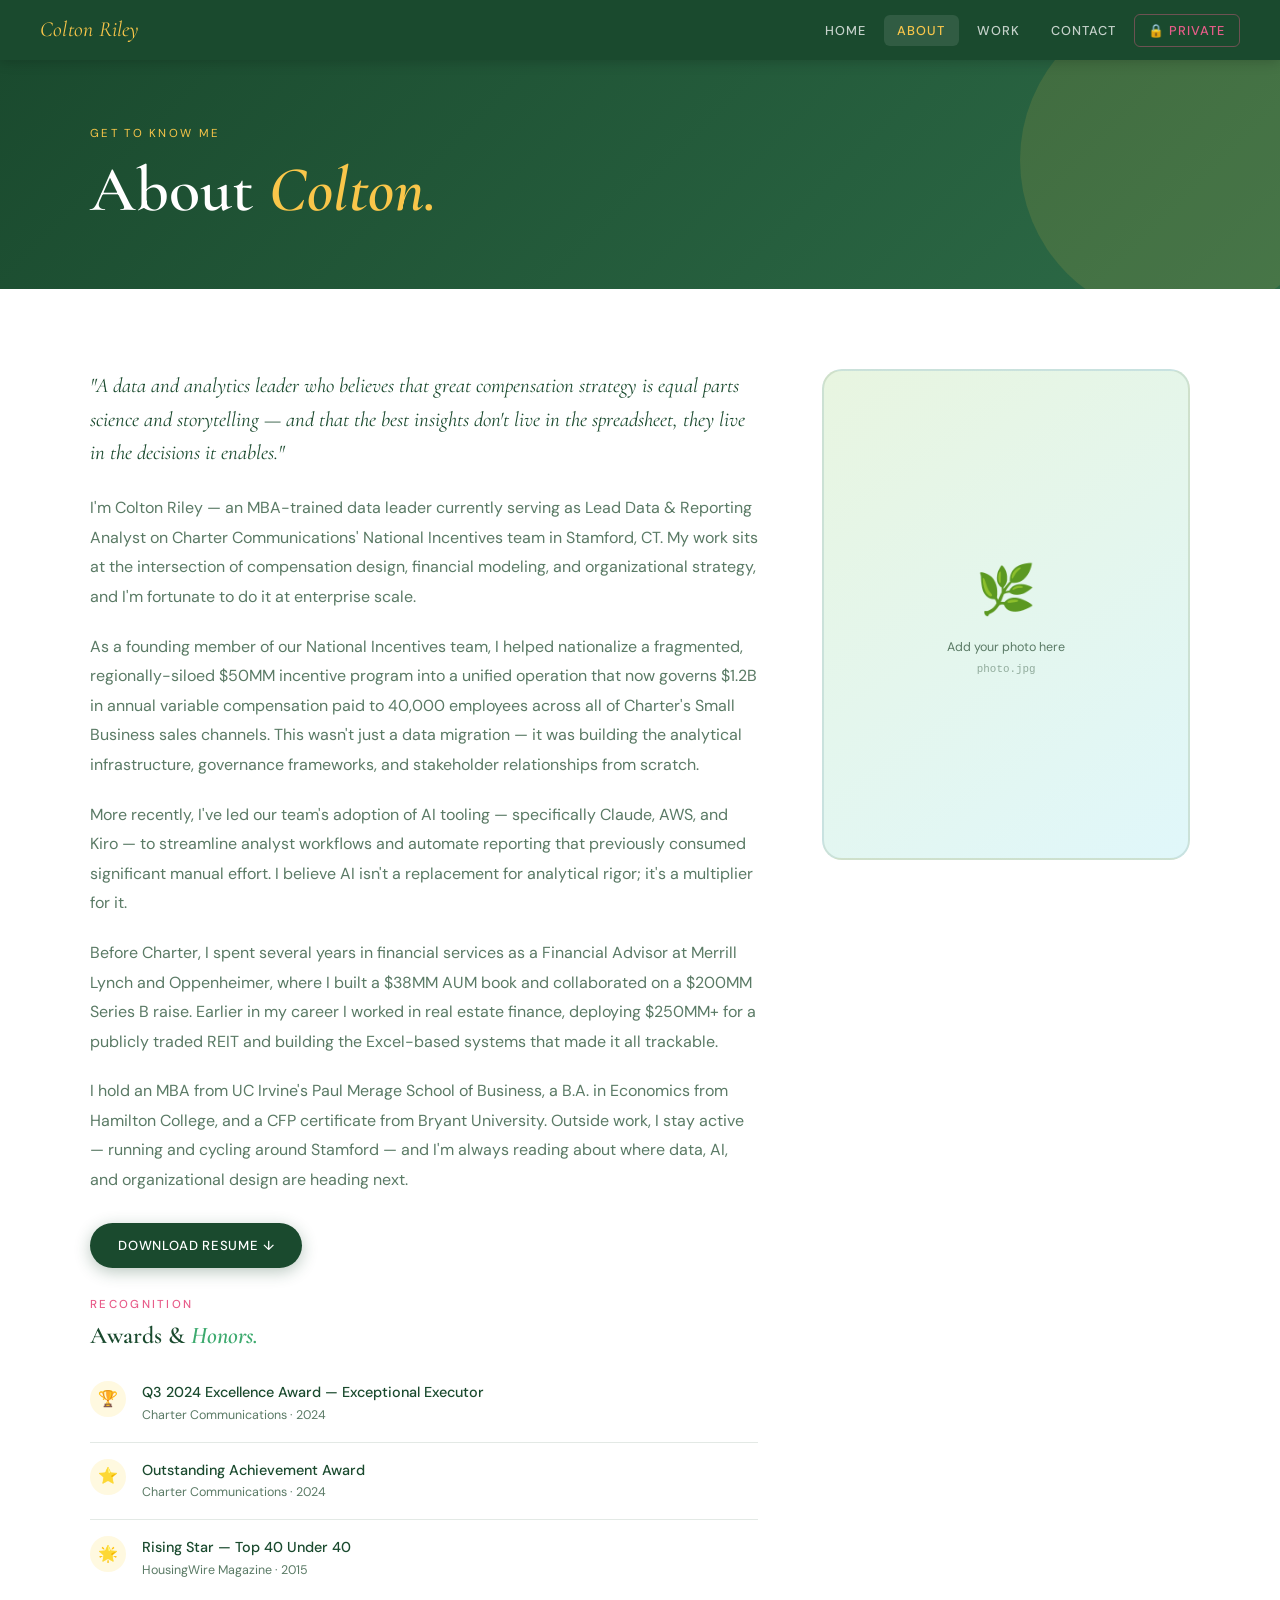
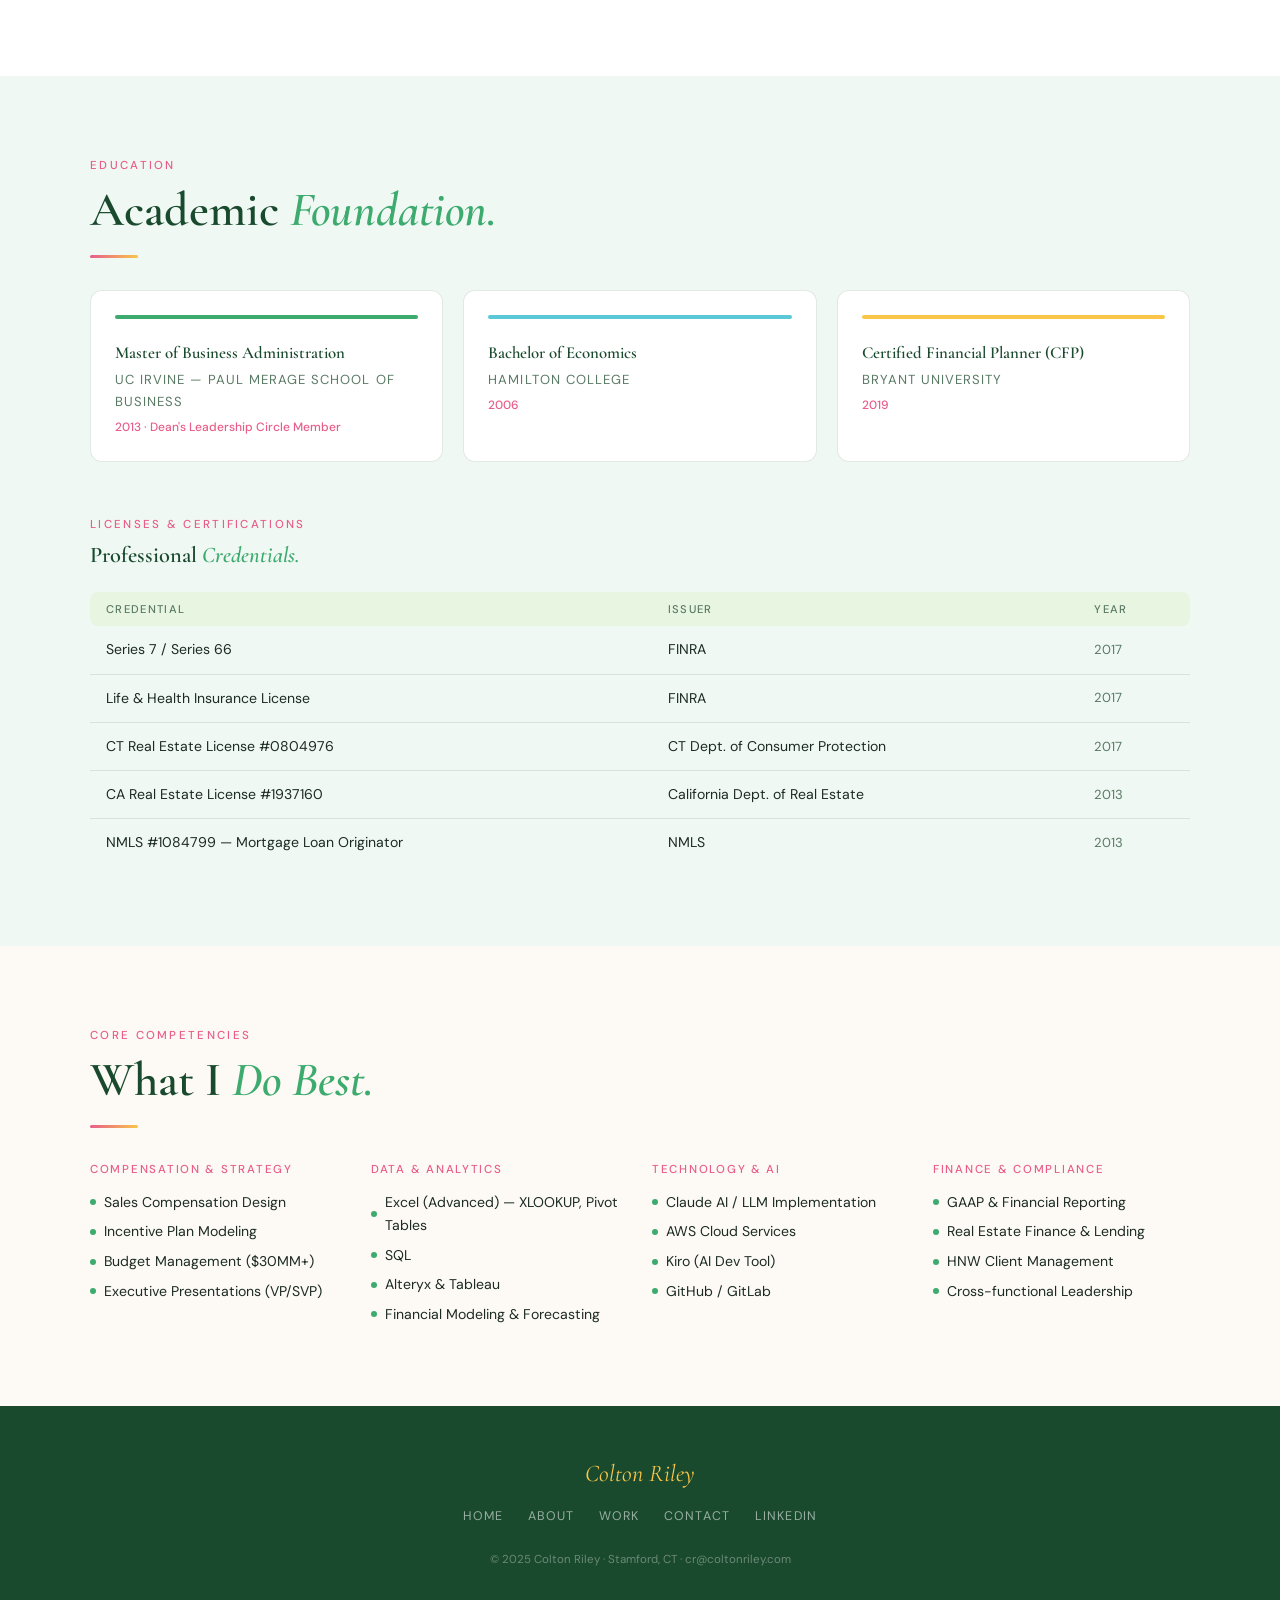
==== about.html @ 373ed64a "Add files via upload" ====
<!DOCTYPE html>
<html lang="en">
<head>
  <meta charset="UTF-8" />
  <meta name="viewport" content="width=device-width, initial-scale=1.0" />
  <title>About — Colton Riley</title>
  <meta name="description" content="Learn more about Colton Riley — MBA, Senior Data & Analytics Leader at Charter Communications, Stamford CT." />
  <link rel="stylesheet" href="style.css" />
  <style>
    .about-layout {
      display: grid;
      grid-template-columns: 2fr 1.1fr;
      gap: 4rem;
      align-items: start;
    }
    .about-photo-tall {
      aspect-ratio: 3/4;
      max-height: 520px;
      background: linear-gradient(145deg, var(--mint-lt), var(--aqua-lt));
      border-radius: var(--radius-lg);
      border: 2px solid var(--border);
      display: flex;
      flex-direction: column;
      align-items: center;
      justify-content: center;
      color: var(--muted);
      font-size: 0.8rem;
      text-align: center;
      gap: 0.5rem;
      overflow: hidden;
      position: sticky;
      top: 80px;
    }
    .about-photo-tall img {
      width: 100%;
      height: 100%;
      object-fit: cover;
      object-position: center top;
    }
    .about-body p {
      color: var(--muted);
      font-size: 1rem;
      line-height: 1.85;
      margin-bottom: 1.25rem;
    }
    .about-body .lead {
      font-family: var(--font-serif);
      font-size: 1.3rem;
      font-style: italic;
      color: var(--palm);
      line-height: 1.6;
      margin-bottom: 1.5rem;
    }

    /* Awards */
    .award-row {
      display: flex;
      align-items: flex-start;
      gap: 1rem;
      padding: 1rem 0;
      border-bottom: 1px solid var(--border);
    }
    .award-row:last-child { border-bottom: none; }
    .award-icon {
      width: 36px;
      height: 36px;
      border-radius: 50%;
      background: var(--gold-lt);
      display: flex;
      align-items: center;
      justify-content: center;
      font-size: 1rem;
      flex-shrink: 0;
    }
    .award-name {
      font-weight: 500;
      font-size: 0.9rem;
      color: var(--palm);
    }
    .award-org {
      font-size: 0.78rem;
      color: var(--muted);
    }

    /* Education cards */
    .edu-grid {
      display: grid;
      grid-template-columns: repeat(auto-fit, minmax(280px, 1fr));
      gap: 1.25rem;
      margin-top: 2rem;
    }
    .edu-card {
      background: white;
      border-radius: var(--radius);
      border: 1px solid var(--border);
      padding: 1.5rem;
    }
    .edu-degree {
      font-family: var(--font-serif);
      font-size: 1.05rem;
      font-weight: 600;
      color: var(--palm);
      margin-bottom: 0.2rem;
    }
    .edu-school {
      font-size: 0.82rem;
      color: var(--muted);
      text-transform: uppercase;
      letter-spacing: 0.08em;
      margin-bottom: 0.3rem;
    }
    .edu-year {
      font-size: 0.75rem;
      color: var(--pink);
      font-weight: 500;
    }

    /* Certifications table */
    .cert-table {
      width: 100%;
      border-collapse: collapse;
      margin-top: 1.5rem;
      font-size: 0.88rem;
    }
    .cert-table th {
      text-align: left;
      font-size: 0.7rem;
      letter-spacing: 0.12em;
      text-transform: uppercase;
      color: var(--muted);
      padding: 0.5rem 1rem;
      background: var(--mint-lt);
      font-weight: 500;
    }
    .cert-table th:first-child { border-radius: 8px 0 0 8px; }
    .cert-table th:last-child { border-radius: 0 8px 8px 0; }
    .cert-table td {
      padding: 0.75rem 1rem;
      color: var(--text);
      border-bottom: 1px solid var(--border);
    }
    .cert-table tr:last-child td { border-bottom: none; }
    .cert-table td:nth-child(3) { color: var(--muted); font-size: 0.82rem; }

    /* Skills grid */
    .skills-section { background: var(--cream); }
    .skills-cols {
      display: grid;
      grid-template-columns: repeat(auto-fit, minmax(220px, 1fr));
      gap: 1.5rem;
      margin-top: 2rem;
    }
    .skill-group h4 {
      font-size: 0.72rem;
      letter-spacing: 0.15em;
      text-transform: uppercase;
      color: var(--pink);
      margin-bottom: 0.75rem;
      font-weight: 500;
    }
    .skill-list {
      list-style: none;
      display: flex;
      flex-direction: column;
      gap: 0.4rem;
    }
    .skill-list li {
      font-size: 0.88rem;
      color: var(--text);
      display: flex;
      align-items: center;
      gap: 0.5rem;
    }
    .skill-list li::before {
      content: '';
      display: block;
      width: 6px;
      height: 6px;
      border-radius: 50%;
      background: var(--mint);
      flex-shrink: 0;
    }

    @media (max-width: 900px) {
      .about-layout { grid-template-columns: 1fr; }
      .about-photo-tall { position: static; aspect-ratio: 1/1; max-height: 340px; }
    }
  </style>
</head>
<body>

<nav>
  <a href="index.html" class="nav-logo">Colton Riley</a>
  <button class="nav-burger" id="burger" aria-label="Menu">
    <span></span><span></span><span></span>
  </button>
  <ul class="nav-links" id="nav-links">
    <li><a href="index.html">Home</a></li>
    <li><a href="about.html" class="active">About</a></li>
    <li><a href="work.html">Work</a></li>
    <li><a href="contact.html">Contact</a></li>
    <li class="nav-private"><a href="private.html">🔒 Private</a></li>
  </ul>
</nav>

<div class="page-hero">
  <div class="page-hero-inner">
    <div class="page-hero-label">Get to know me</div>
    <h1 class="page-hero-title">About <em>Colton.</em></h1>
  </div>
</div>

<!-- ── ABOUT BODY ──────────────────────────────────────────────── -->
<section style="background:white;">
  <div class="section-inner">
    <div class="about-layout">
      <div class="about-body">
        <p class="lead">"A data and analytics leader who believes that great compensation strategy is equal parts science and storytelling — and that the best insights don't live in the spreadsheet, they live in the decisions it enables."</p>

        <p>I'm Colton Riley — an MBA-trained data leader currently serving as Lead Data & Reporting Analyst on Charter Communications' National Incentives team in Stamford, CT. My work sits at the intersection of compensation design, financial modeling, and organizational strategy, and I'm fortunate to do it at enterprise scale.</p>

        <p>As a founding member of our National Incentives team, I helped nationalize a fragmented, regionally-siloed $50MM incentive program into a unified operation that now governs $1.2B in annual variable compensation paid to 40,000 employees across all of Charter's Small Business sales channels. This wasn't just a data migration — it was building the analytical infrastructure, governance frameworks, and stakeholder relationships from scratch.</p>

        <p>More recently, I've led our team's adoption of AI tooling — specifically Claude, AWS, and Kiro — to streamline analyst workflows and automate reporting that previously consumed significant manual effort. I believe AI isn't a replacement for analytical rigor; it's a multiplier for it.</p>

        <p>Before Charter, I spent several years in financial services as a Financial Advisor at Merrill Lynch and Oppenheimer, where I built a $38MM AUM book and collaborated on a $200MM Series B raise. Earlier in my career I worked in real estate finance, deploying $250MM+ for a publicly traded REIT and building the Excel-based systems that made it all trackable.</p>

        <p>I hold an MBA from UC Irvine's Paul Merage School of Business, a B.A. in Economics from Hamilton College, and a CFP certificate from Bryant University. Outside work, I stay active — running and cycling around Stamford — and I'm always reading about where data, AI, and organizational design are heading next.</p>

        <a href="Colton_Riley_Resume_2025.pdf" class="btn btn-primary" download style="margin-top:0.5rem;">Download Resume ↓</a>

        <br><br>

        <div class="section-label">Recognition</div>
        <h3 class="section-title" style="font-size:1.5rem; margin-bottom:1rem;">Awards &amp; <em>Honors.</em></h3>
        <div>
          <div class="award-row">
            <div class="award-icon">🏆</div>
            <div>
              <div class="award-name">Q3 2024 Excellence Award — Exceptional Executor</div>
              <div class="award-org">Charter Communications · 2024</div>
            </div>
          </div>
          <div class="award-row">
            <div class="award-icon">⭐</div>
            <div>
              <div class="award-name">Outstanding Achievement Award</div>
              <div class="award-org">Charter Communications · 2024</div>
            </div>
          </div>
          <div class="award-row">
            <div class="award-icon">🌟</div>
            <div>
              <div class="award-name">Rising Star — Top 40 Under 40</div>
              <div class="award-org">HousingWire Magazine · 2015</div>
            </div>
          </div>
        </div>
      </div>

      <div>
        <div class="about-photo-tall">
          <!-- Replace with: <img src="photo.jpg" alt="Colton Riley" /> -->
          <span style="font-size:3rem;">🌿</span>
          <span style="font-size:0.78rem; color:var(--muted);">Add your photo here<br><code style="font-size:0.68rem; opacity:0.6;">photo.jpg</code></span>
        </div>
      </div>
    </div>
  </div>
</section>

<!-- ── EDUCATION ───────────────────────────────────────────────── -->
<section style="background:var(--palm-lt); --palm-lt:#f0f8f4;">
  <div class="section-inner">
    <div class="section-label">Education</div>
    <h2 class="section-title">Academic <em>Foundation.</em></h2>
    <div class="divider"></div>
    <div class="edu-grid">
      <div class="edu-card">
        <div class="card-accent-bar" style="background:var(--mint);"></div>
        <div class="edu-degree">Master of Business Administration</div>
        <div class="edu-school">UC Irvine — Paul Merage School of Business</div>
        <div class="edu-year">2013 · Dean's Leadership Circle Member</div>
      </div>
      <div class="edu-card">
        <div class="card-accent-bar" style="background:var(--aqua);"></div>
        <div class="edu-degree">Bachelor of Economics</div>
        <div class="edu-school">Hamilton College</div>
        <div class="edu-year">2006</div>
      </div>
      <div class="edu-card">
        <div class="card-accent-bar" style="background:var(--gold);"></div>
        <div class="edu-degree">Certified Financial Planner (CFP)</div>
        <div class="edu-school">Bryant University</div>
        <div class="edu-year">2019</div>
      </div>
    </div>

    <br><br>
    <div class="section-label">Licenses & Certifications</div>
    <h3 class="section-title" style="font-size:1.4rem; margin-bottom:1rem;">Professional <em>Credentials.</em></h3>
    <table class="cert-table">
      <thead>
        <tr>
          <th>Credential</th>
          <th>Issuer</th>
          <th>Year</th>
        </tr>
      </thead>
      <tbody>
        <tr><td>Series 7 / Series 66</td><td>FINRA</td><td>2017</td></tr>
        <tr><td>Life & Health Insurance License</td><td>FINRA</td><td>2017</td></tr>
        <tr><td>CT Real Estate License #0804976</td><td>CT Dept. of Consumer Protection</td><td>2017</td></tr>
        <tr><td>CA Real Estate License #1937160</td><td>California Dept. of Real Estate</td><td>2013</td></tr>
        <tr><td>NMLS #1084799 — Mortgage Loan Originator</td><td>NMLS</td><td>2013</td></tr>
      </tbody>
    </table>
  </div>
</section>

<!-- ── SKILLS ─────────────────────────────────────────────────── -->
<section class="skills-section">
  <div class="section-inner">
    <div class="section-label">Core Competencies</div>
    <h2 class="section-title">What I <em>Do Best.</em></h2>
    <div class="divider"></div>
    <div class="skills-cols">
      <div class="skill-group">
        <h4>Compensation & Strategy</h4>
        <ul class="skill-list">
          <li>Sales Compensation Design</li>
          <li>Incentive Plan Modeling</li>
          <li>Budget Management ($30MM+)</li>
          <li>Executive Presentations (VP/SVP)</li>
        </ul>
      </div>
      <div class="skill-group">
        <h4>Data & Analytics</h4>
        <ul class="skill-list">
          <li>Excel (Advanced) — XLOOKUP, Pivot Tables</li>
          <li>SQL</li>
          <li>Alteryx & Tableau</li>
          <li>Financial Modeling & Forecasting</li>
        </ul>
      </div>
      <div class="skill-group">
        <h4>Technology & AI</h4>
        <ul class="skill-list">
          <li>Claude AI / LLM Implementation</li>
          <li>AWS Cloud Services</li>
          <li>Kiro (AI Dev Tool)</li>
          <li>GitHub / GitLab</li>
        </ul>
      </div>
      <div class="skill-group">
        <h4>Finance & Compliance</h4>
        <ul class="skill-list">
          <li>GAAP & Financial Reporting</li>
          <li>Real Estate Finance & Lending</li>
          <li>HNW Client Management</li>
          <li>Cross-functional Leadership</li>
        </ul>
      </div>
    </div>
  </div>
</section>

<footer>
  <div class="footer-inner">
    <div class="footer-name">Colton Riley</div>
    <div class="footer-links">
      <a href="index.html">Home</a>
      <a href="about.html">About</a>
      <a href="work.html">Work</a>
      <a href="contact.html">Contact</a>
      <a href="https://linkedin.com/in/coltonriley" target="_blank" rel="noopener">LinkedIn</a>
    </div>
    <div class="footer-copy">© 2025 Colton Riley · Stamford, CT · cr@coltonriley.com</div>
  </div>
</footer>

<script>
  document.getElementById('burger').addEventListener('click', () => {
    document.getElementById('nav-links').classList.toggle('open');
  });
</script>
</body>
</html>
---- style.css ----
@import url('https://fonts.googleapis.com/css2?family=Cormorant+Garamond:ital,wght@0,400;0,600;0,700;1,400;1,600&family=DM+Sans:opsz,wght@9..40,300;9..40,400;9..40,500&display=swap');

/* ── TOKENS ────────────────────────────────────────────────── */
:root {
  --palm:    #1a4a2e;
  --palm-lt: #2d7a50;
  --mint:    #3daa6e;
  --mint-lt: #e8f5e0;
  --pink:    #e85d8a;
  --pink-lt: #fde8f0;
  --gold:    #f9c64a;
  --gold-lt: #fff9e0;
  --aqua:    #5bc8d8;
  --aqua-lt: #e0f7fa;
  --mango:   #ff8c42;
  --cream:   #fdfaf5;
  --text:    #1c2b22;
  --muted:   #5a7a65;
  --border:  rgba(26,74,46,0.12);

  --font-serif: 'Cormorant Garamond', Georgia, serif;
  --font-sans:  'DM Sans', system-ui, sans-serif;
  --radius:     12px;
  --radius-lg:  20px;
  --shadow:     0 4px 24px rgba(26,74,46,0.10);
}

/* ── RESET ─────────────────────────────────────────────────── */
*, *::before, *::after { box-sizing: border-box; margin: 0; padding: 0; }
html { scroll-behavior: smooth; }
body {
  font-family: var(--font-sans);
  background: var(--cream);
  color: var(--text);
  line-height: 1.65;
  overflow-x: hidden;
}
img { max-width: 100%; display: block; }
a { color: inherit; text-decoration: none; }

/* ── NAV ────────────────────────────────────────────────────── */
nav {
  position: sticky;
  top: 0;
  z-index: 100;
  background: var(--palm);
  display: flex;
  align-items: center;
  justify-content: space-between;
  padding: 0 2.5rem;
  height: 60px;
  box-shadow: 0 2px 12px rgba(0,0,0,0.18);
}
.nav-logo {
  font-family: var(--font-serif);
  font-size: 1.35rem;
  font-style: italic;
  color: var(--gold);
  letter-spacing: 0.01em;
}
.nav-links {
  display: flex;
  gap: 0.25rem;
  list-style: none;
  align-items: center;
}
.nav-links a {
  color: rgba(255,255,255,0.75);
  font-size: 0.8rem;
  font-weight: 500;
  letter-spacing: 0.08em;
  text-transform: uppercase;
  padding: 0.45rem 0.85rem;
  border-radius: 6px;
  transition: background 0.2s, color 0.2s;
}
.nav-links a:hover,
.nav-links a.active {
  background: rgba(255,255,255,0.1);
  color: var(--gold);
}
.nav-links .nav-private a {
  color: var(--pink);
  border: 1px solid rgba(232,93,138,0.4);
}
.nav-links .nav-private a:hover {
  background: rgba(232,93,138,0.15);
  color: var(--pink);
}
.nav-burger {
  display: none;
  flex-direction: column;
  gap: 5px;
  cursor: pointer;
  background: none;
  border: none;
  padding: 4px;
}
.nav-burger span {
  display: block;
  width: 22px;
  height: 2px;
  background: rgba(255,255,255,0.8);
  border-radius: 2px;
  transition: 0.3s;
}

/* ── HERO ────────────────────────────────────────────────────── */
.hero {
  min-height: 92vh;
  display: flex;
  align-items: center;
  position: relative;
  overflow: hidden;
  background: linear-gradient(145deg, var(--mint-lt) 0%, #fff9f0 50%, var(--pink-lt) 100%);
}
.hero-bg-pattern {
  position: absolute;
  inset: 0;
  opacity: 0.06;
  background-image:
    radial-gradient(circle at 20% 20%, var(--pink) 1px, transparent 1px),
    radial-gradient(circle at 80% 80%, var(--mint) 1px, transparent 1px),
    radial-gradient(circle at 50% 50%, var(--gold) 1px, transparent 1px);
  background-size: 48px 48px, 64px 64px, 32px 32px;
}
.hero-accent {
  position: absolute;
  border-radius: 50%;
  filter: blur(70px);
  pointer-events: none;
}
.hero-accent-1 {
  width: 420px; height: 420px;
  background: rgba(61,170,110,0.18);
  top: -80px; right: -80px;
}
.hero-accent-2 {
  width: 280px; height: 280px;
  background: rgba(232,93,138,0.14);
  bottom: 60px; left: -60px;
}
.hero-accent-3 {
  width: 200px; height: 200px;
  background: rgba(249,198,74,0.18);
  top: 40%; right: 25%;
}
.hero-content {
  position: relative;
  z-index: 1;
  padding: 5rem 2.5rem 4rem;
  max-width: 1100px;
  margin: 0 auto;
  width: 100%;
}
.hero-eyebrow {
  font-size: 0.75rem;
  font-weight: 500;
  letter-spacing: 0.18em;
  text-transform: uppercase;
  color: var(--pink);
  margin-bottom: 1rem;
  display: flex;
  align-items: center;
  gap: 0.75rem;
}
.hero-eyebrow::before {
  content: '';
  display: block;
  width: 32px;
  height: 2px;
  background: var(--pink);
  border-radius: 2px;
}
.hero-name {
  font-family: var(--font-serif);
  font-size: clamp(3.5rem, 9vw, 7rem);
  font-weight: 600;
  line-height: 1.0;
  color: var(--palm);
  margin-bottom: 0.5rem;
}
.hero-name em {
  font-style: italic;
  color: var(--mint);
}
.hero-title {
  font-family: var(--font-serif);
  font-size: clamp(1.1rem, 2.5vw, 1.5rem);
  font-weight: 400;
  font-style: italic;
  color: var(--muted);
  margin-bottom: 1.5rem;
}
.hero-location {
  font-size: 0.8rem;
  color: var(--muted);
  letter-spacing: 0.1em;
  text-transform: uppercase;
  margin-bottom: 2.5rem;
  display: flex;
  align-items: center;
  gap: 0.4rem;
}
.hero-location::before {
  content: '📍';
  font-size: 0.85rem;
}
.hero-ctas {
  display: flex;
  gap: 1rem;
  flex-wrap: wrap;
}
.btn {
  display: inline-flex;
  align-items: center;
  gap: 0.5rem;
  font-family: var(--font-sans);
  font-size: 0.82rem;
  font-weight: 500;
  letter-spacing: 0.06em;
  text-transform: uppercase;
  padding: 0.75rem 1.75rem;
  border-radius: 50px;
  transition: transform 0.18s, box-shadow 0.18s, background 0.18s;
  cursor: pointer;
  border: none;
}
.btn:hover { transform: translateY(-2px); }
.btn-primary {
  background: var(--palm);
  color: white;
  box-shadow: 0 4px 16px rgba(26,74,46,0.3);
}
.btn-primary:hover { box-shadow: 0 8px 24px rgba(26,74,46,0.35); }
.btn-outline {
  background: transparent;
  color: var(--palm);
  border: 2px solid var(--palm);
}
.btn-outline:hover { background: var(--palm); color: white; }
.btn-pink {
  background: var(--pink);
  color: white;
  box-shadow: 0 4px 16px rgba(232,93,138,0.3);
}
.btn-pink:hover { box-shadow: 0 8px 24px rgba(232,93,138,0.4); }

/* ── SECTIONS ───────────────────────────────────────────────── */
section { padding: 5rem 2.5rem; }
.section-inner { max-width: 1100px; margin: 0 auto; }
.section-label {
  font-size: 0.72rem;
  font-weight: 500;
  letter-spacing: 0.2em;
  text-transform: uppercase;
  color: var(--pink);
  margin-bottom: 0.5rem;
}
.section-title {
  font-family: var(--font-serif);
  font-size: clamp(2rem, 4vw, 3rem);
  font-weight: 600;
  color: var(--palm);
  margin-bottom: 1rem;
  line-height: 1.15;
}
.section-title em { font-style: italic; color: var(--mint); }
.divider {
  width: 48px;
  height: 3px;
  border-radius: 3px;
  background: linear-gradient(90deg, var(--pink), var(--gold));
  margin-bottom: 2rem;
}

/* ── STAT STRIP ─────────────────────────────────────────────── */
.stat-strip {
  background: var(--palm);
  padding: 3rem 2.5rem;
}
.stat-grid {
  max-width: 1100px;
  margin: 0 auto;
  display: grid;
  grid-template-columns: repeat(auto-fit, minmax(180px, 1fr));
  gap: 2rem;
  text-align: center;
}
.stat-value {
  font-family: var(--font-serif);
  font-size: 2.8rem;
  font-weight: 700;
  color: var(--gold);
  line-height: 1;
  margin-bottom: 0.4rem;
}
.stat-label {
  font-size: 0.75rem;
  font-weight: 500;
  letter-spacing: 0.12em;
  text-transform: uppercase;
  color: rgba(255,255,255,0.6);
}

/* ── CARDS ───────────────────────────────────────────────────── */
.card {
  background: white;
  border-radius: var(--radius-lg);
  border: 1px solid var(--border);
  padding: 2rem;
  box-shadow: var(--shadow);
  transition: transform 0.22s, box-shadow 0.22s;
}
.card:hover { transform: translateY(-4px); box-shadow: 0 12px 36px rgba(26,74,46,0.14); }
.card-accent-bar {
  height: 4px;
  border-radius: 4px;
  margin-bottom: 1.25rem;
}
.card-tag {
  display: inline-block;
  font-size: 0.68rem;
  font-weight: 500;
  letter-spacing: 0.1em;
  text-transform: uppercase;
  padding: 0.25rem 0.65rem;
  border-radius: 50px;
  margin-bottom: 0.75rem;
}

/* ── FOOTER ─────────────────────────────────────────────────── */
footer {
  background: var(--palm);
  color: rgba(255,255,255,0.7);
  padding: 3rem 2.5rem;
  text-align: center;
}
.footer-inner { max-width: 1100px; margin: 0 auto; }
.footer-name {
  font-family: var(--font-serif);
  font-size: 1.5rem;
  font-style: italic;
  color: var(--gold);
  margin-bottom: 0.75rem;
}
.footer-links {
  display: flex;
  gap: 1.5rem;
  justify-content: center;
  margin-bottom: 1.5rem;
  flex-wrap: wrap;
}
.footer-links a {
  font-size: 0.78rem;
  letter-spacing: 0.1em;
  text-transform: uppercase;
  color: rgba(255,255,255,0.55);
  transition: color 0.2s;
}
.footer-links a:hover { color: var(--gold); }
.footer-copy {
  font-size: 0.72rem;
  color: rgba(255,255,255,0.35);
}

/* ── RESPONSIVE ─────────────────────────────────────────────── */
@media (max-width: 768px) {
  nav { padding: 0 1.25rem; }
  .nav-links {
    display: none;
    position: absolute;
    top: 60px;
    left: 0;
    right: 0;
    background: var(--palm);
    flex-direction: column;
    padding: 1rem 1.25rem 1.5rem;
    gap: 0.25rem;
    box-shadow: 0 8px 24px rgba(0,0,0,0.2);
  }
  .nav-links.open { display: flex; }
  .nav-links a { padding: 0.65rem 1rem; }
  .nav-burger { display: flex; }
  section { padding: 3.5rem 1.25rem; }
  .hero-content { padding: 3.5rem 1.25rem 3rem; }
  .stat-strip { padding: 2rem 1.25rem; }
}

/* ── PAGE HERO (inner pages) ────────────────────────────────── */
.page-hero {
  background: linear-gradient(135deg, var(--palm) 0%, #2d6b47 100%);
  padding: 4rem 2.5rem;
  position: relative;
  overflow: hidden;
}
.page-hero::after {
  content: '';
  position: absolute;
  right: -60px;
  top: -60px;
  width: 320px;
  height: 320px;
  border-radius: 50%;
  background: rgba(249,198,74,0.12);
}
.page-hero-inner { max-width: 1100px; margin: 0 auto; position: relative; z-index: 1; }
.page-hero-label {
  font-size: 0.72rem;
  letter-spacing: 0.2em;
  text-transform: uppercase;
  color: var(--gold);
  margin-bottom: 0.75rem;
}
.page-hero-title {
  font-family: var(--font-serif);
  font-size: clamp(2.5rem, 5vw, 4rem);
  font-weight: 600;
  color: white;
  line-height: 1.1;
}
.page-hero-title em { color: var(--gold); font-style: italic; }
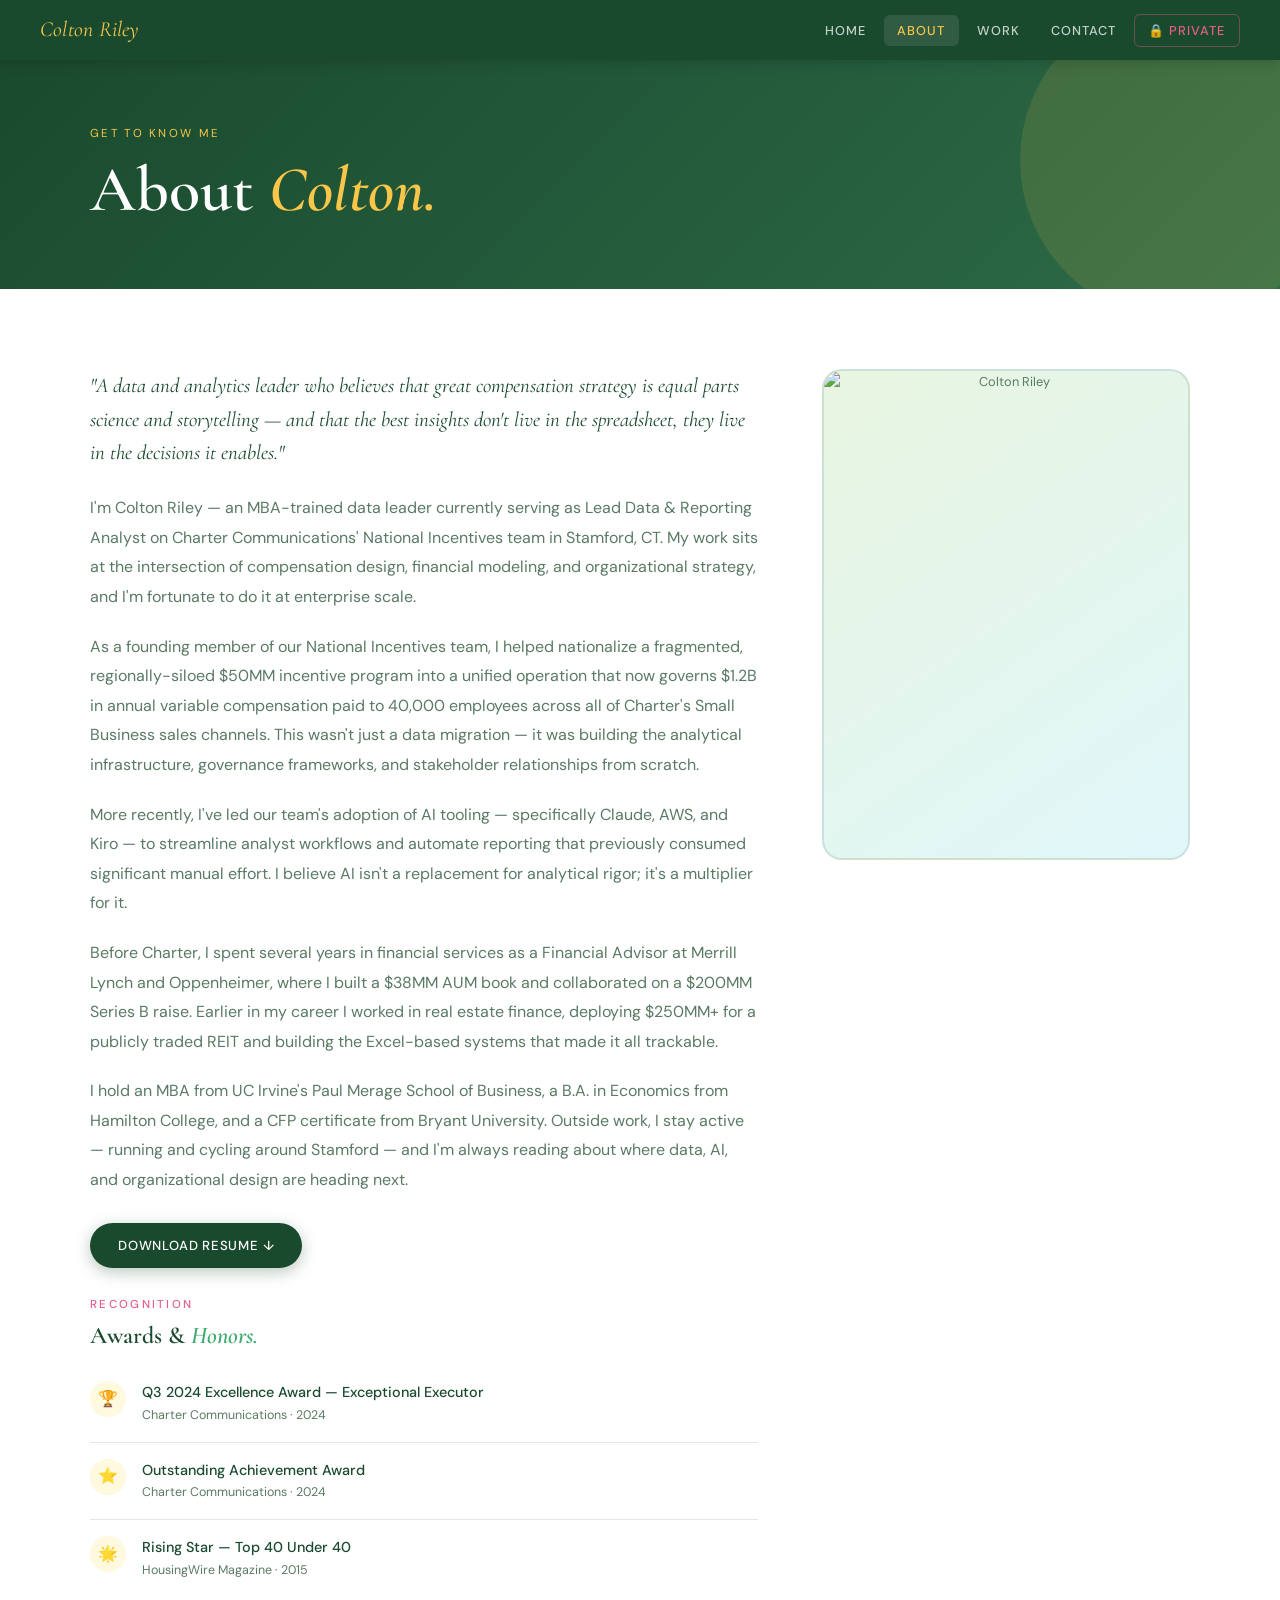
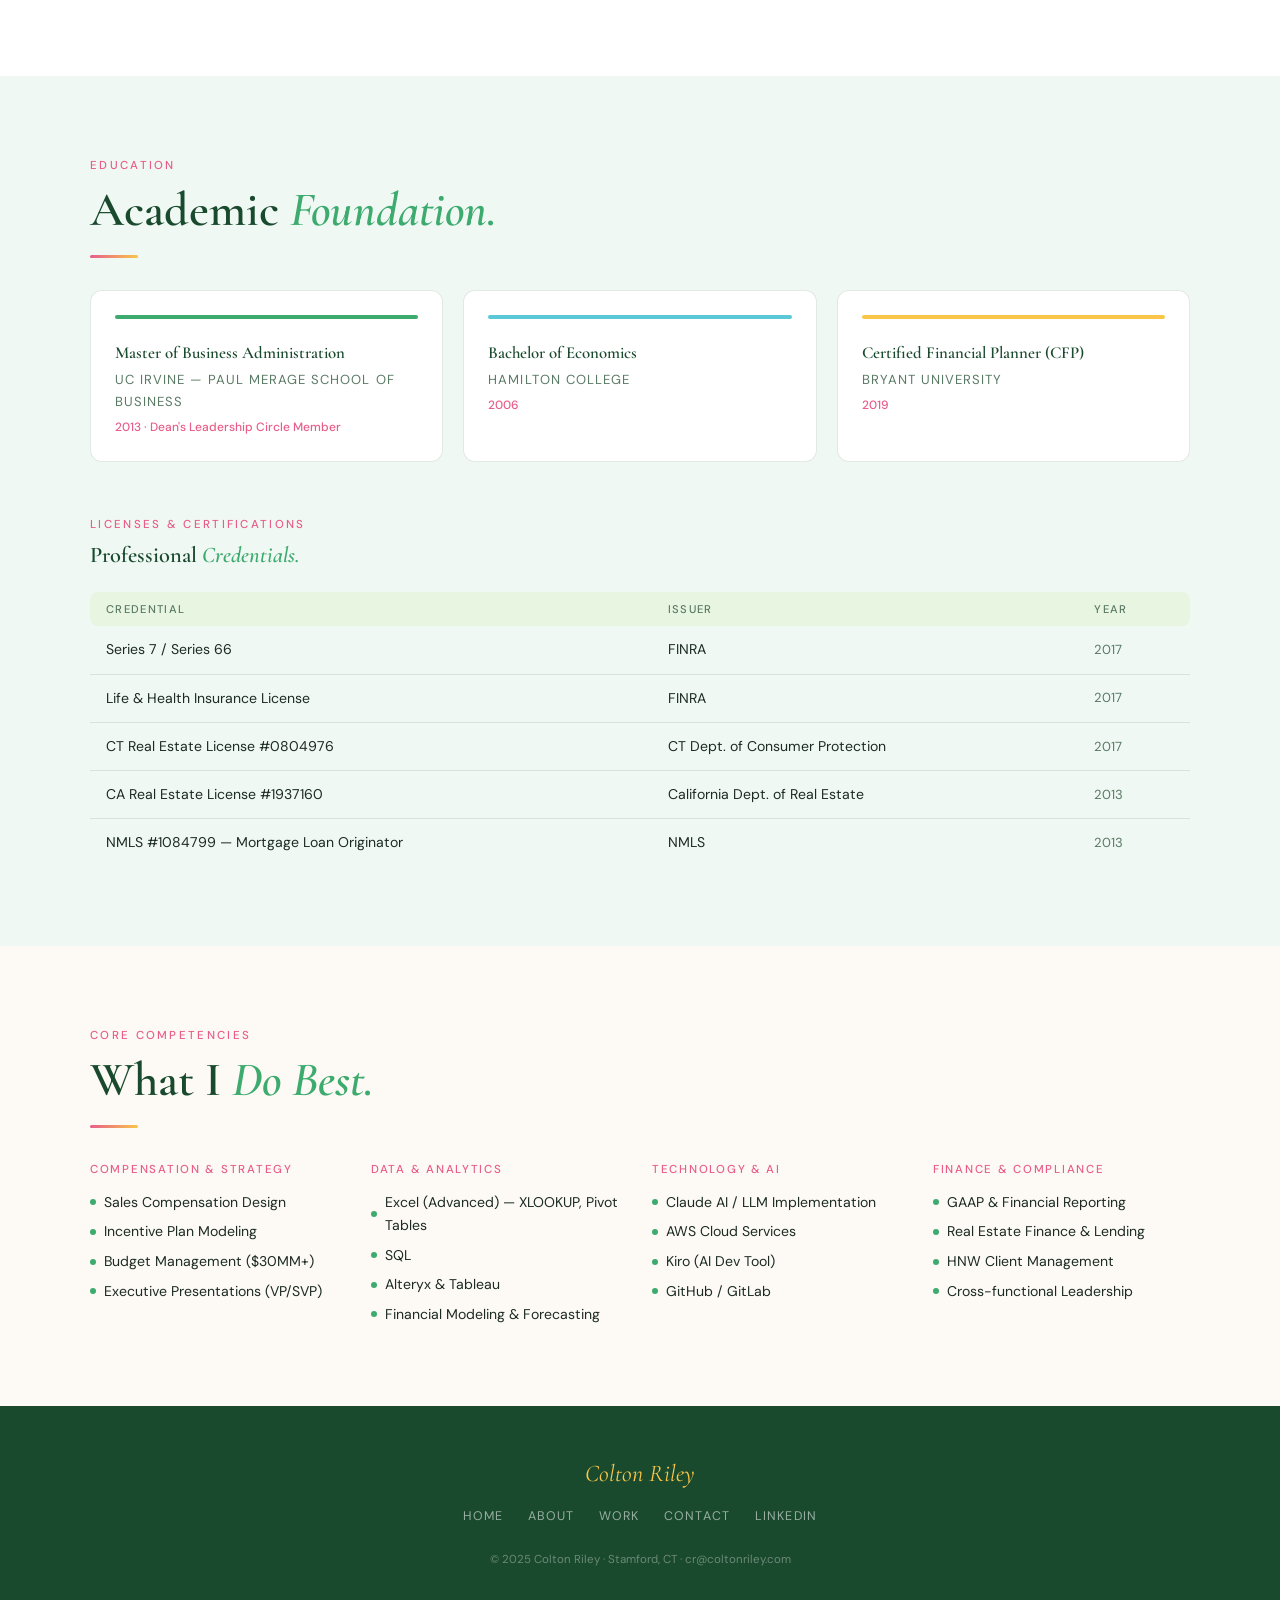
==== commit c72412c0: "Replace placeholder with actual image in about.html" ====
--- a/about.html
+++ b/about.html
@@ -260,9 +260,7 @@
 
       <div>
         <div class="about-photo-tall">
-          <!-- Replace with: <img src="photo.jpg" alt="Colton Riley" /> -->
-          <span style="font-size:3rem;">🌿</span>
-          <span style="font-size:0.78rem; color:var(--muted);">Add your photo here<br><code style="font-size:0.68rem; opacity:0.6;">photo.jpg</code></span>
+          <img src="photo.jpg" alt="Colton Riley" />
         </div>
       </div>
     </div>
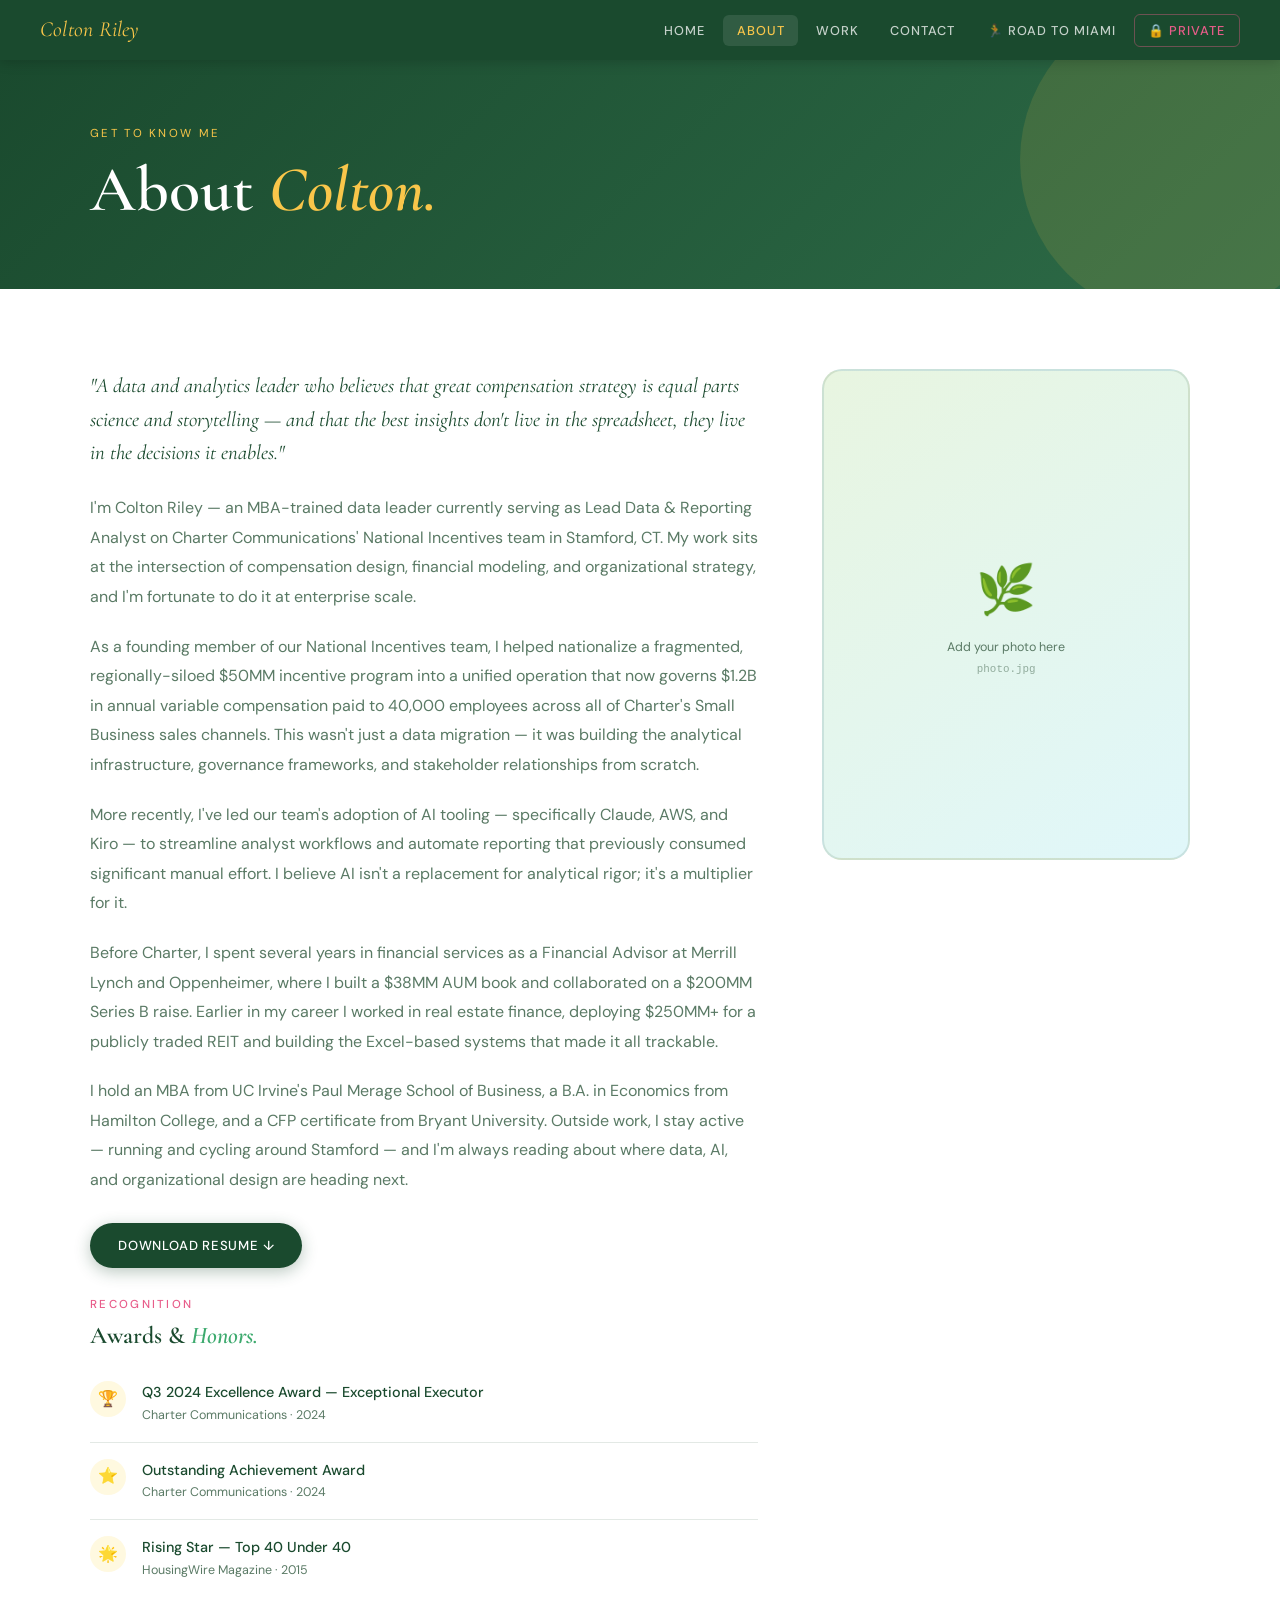
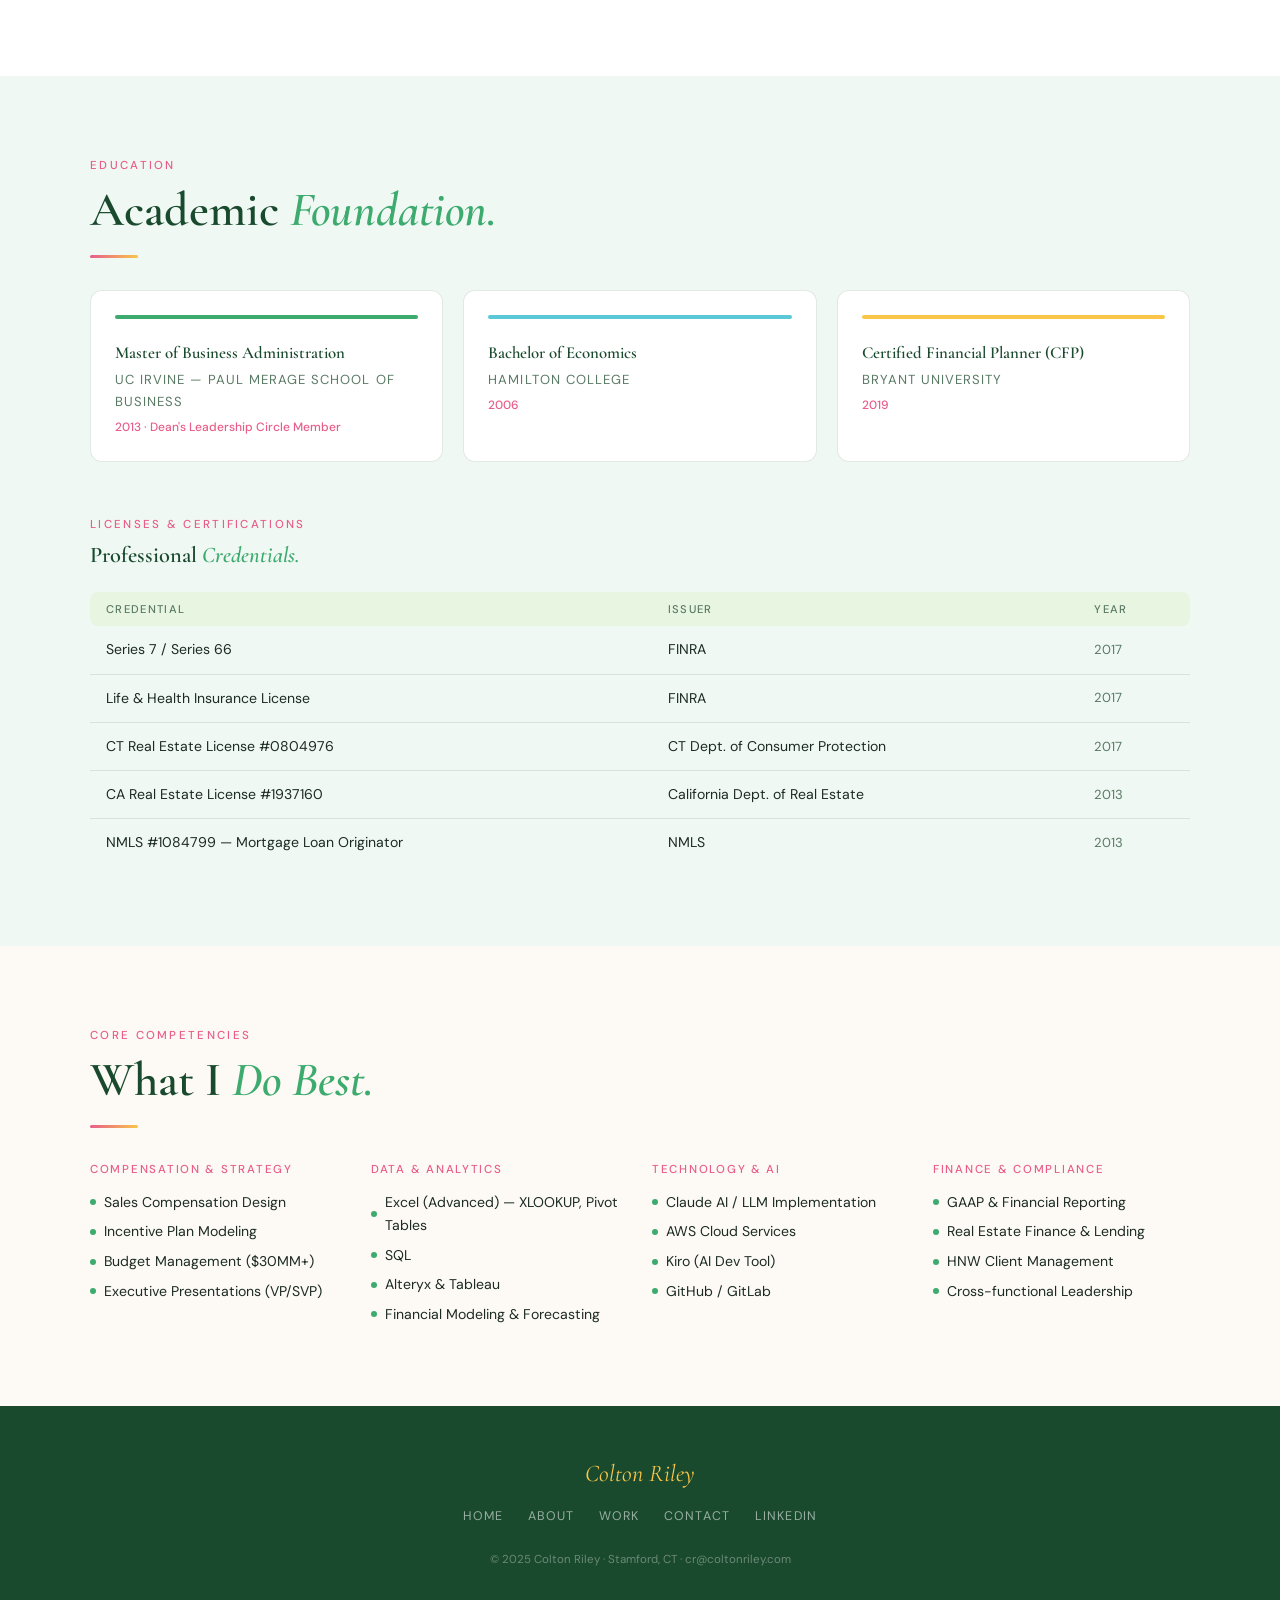
==== commit a15c810a: "Add files via upload" ====
--- a/about.html
+++ b/about.html
@@ -199,6 +199,7 @@
     <li><a href="about.html" class="active">About</a></li>
     <li><a href="work.html">Work</a></li>
     <li><a href="contact.html">Contact</a></li>
+    <li><a href="road-to-miami.html">🏃 Road to Miami</a></li>
     <li class="nav-private"><a href="private.html">🔒 Private</a></li>
   </ul>
 </nav>
@@ -260,7 +261,9 @@
 
       <div>
         <div class="about-photo-tall">
-          <img src="photo.jpg" alt="Colton Riley" />
+          <!-- Replace with: <img src="photo.jpg" alt="Colton Riley" /> -->
+          <span style="font-size:3rem;">🌿</span>
+          <span style="font-size:0.78rem; color:var(--muted);">Add your photo here<br><code style="font-size:0.68rem; opacity:0.6;">photo.jpg</code></span>
         </div>
       </div>
     </div>
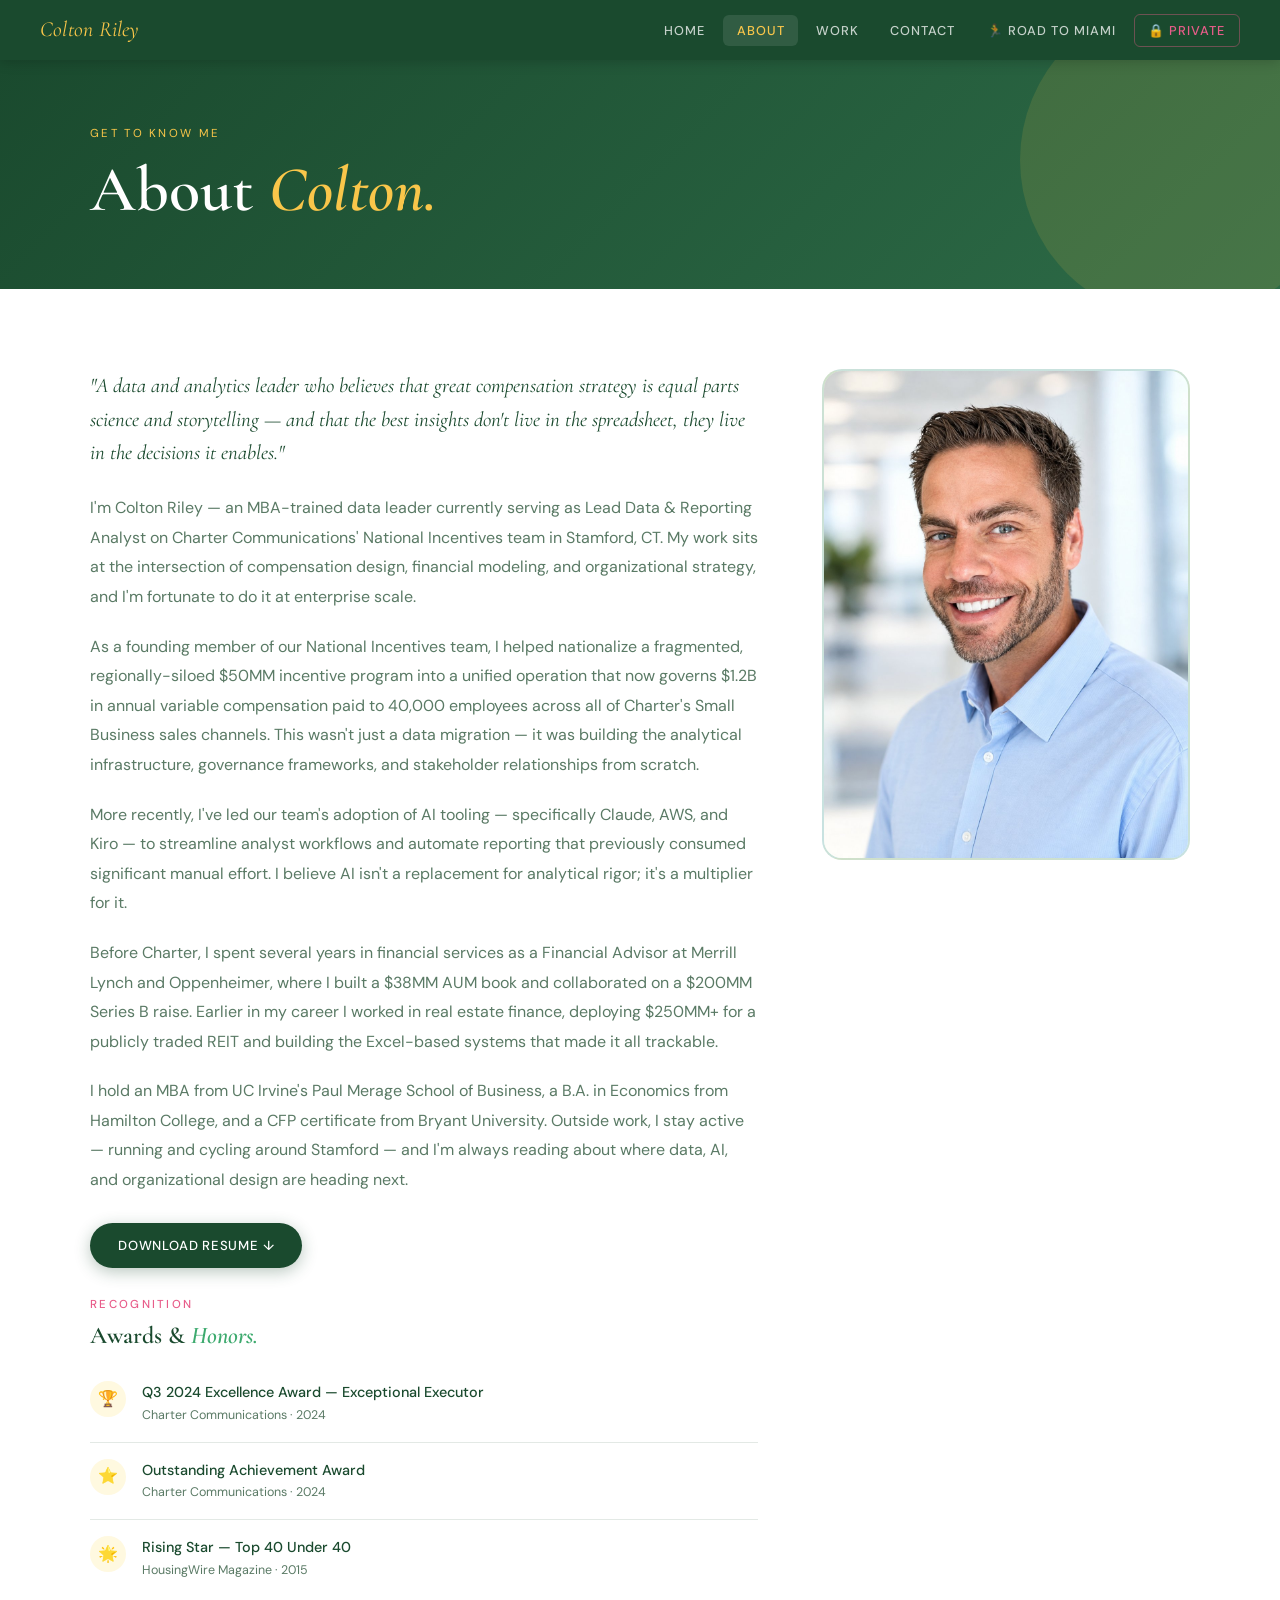
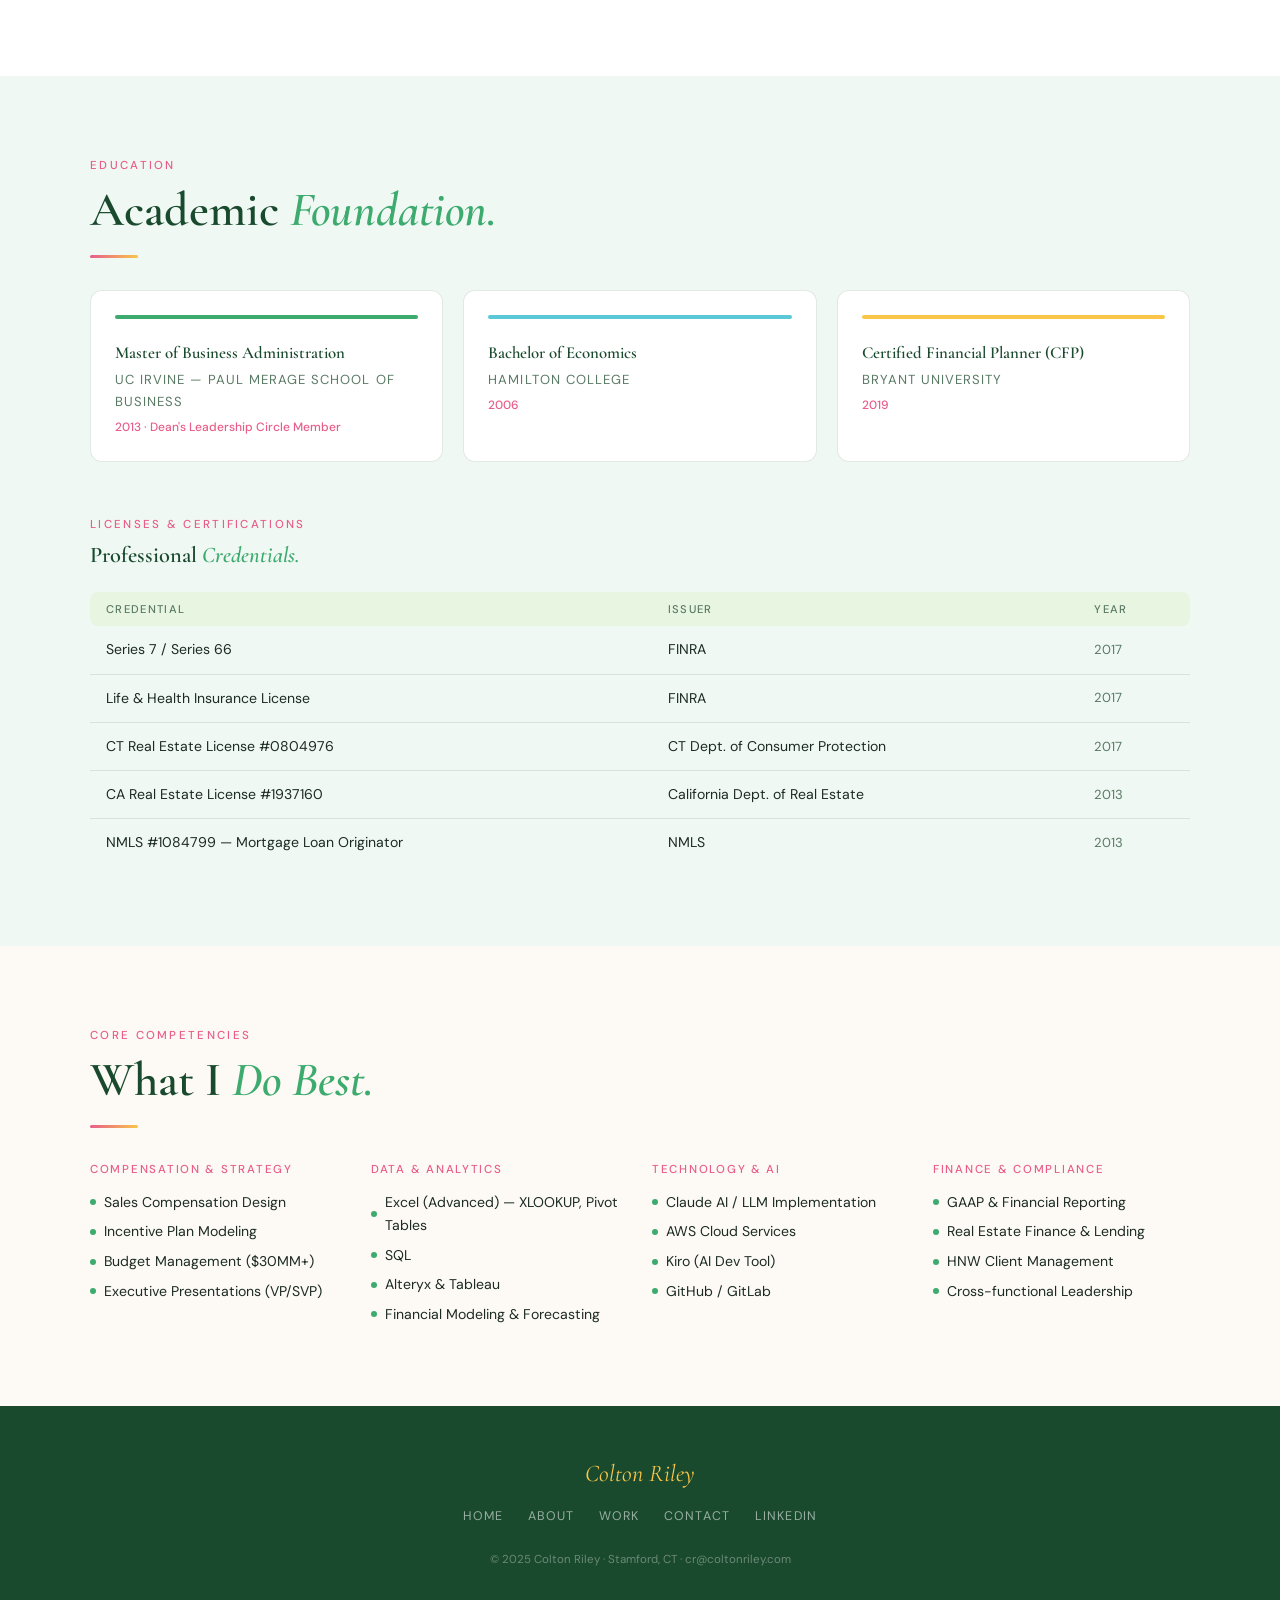
==== commit d552404a: "Add headshot to homepage and About page Co-Authored-By: Claude Fable 5.1 <noreply@anthropic.com> Cla" ====
--- a/about.html
+++ b/about.html
@@ -1,6 +1,14 @@
 <!DOCTYPE html>
 <html lang="en">
 <head>
+  <!-- Google tag (gtag.js) -->
+  <script async src="https://www.googletagmanager.com/gtag/js?id=G-JCH71CJMRZ"></script>
+  <script>
+    window.dataLayer = window.dataLayer || [];
+    function gtag(){dataLayer.push(arguments);}
+    gtag('js', new Date());
+    gtag('config', 'G-JCH71CJMRZ');
+  </script>
   <meta charset="UTF-8" />
   <meta name="viewport" content="width=device-width, initial-scale=1.0" />
   <title>About — Colton Riley</title>
@@ -261,9 +269,7 @@
 
       <div>
         <div class="about-photo-tall">
-          <!-- Replace with: <img src="photo.jpg" alt="Colton Riley" /> -->
-          <span style="font-size:3rem;">🌿</span>
-          <span style="font-size:0.78rem; color:var(--muted);">Add your photo here<br><code style="font-size:0.68rem; opacity:0.6;">photo.jpg</code></span>
+          <img src="photo.jpg" alt="Colton Riley" width="1086" height="1448" />
         </div>
       </div>
     </div>
